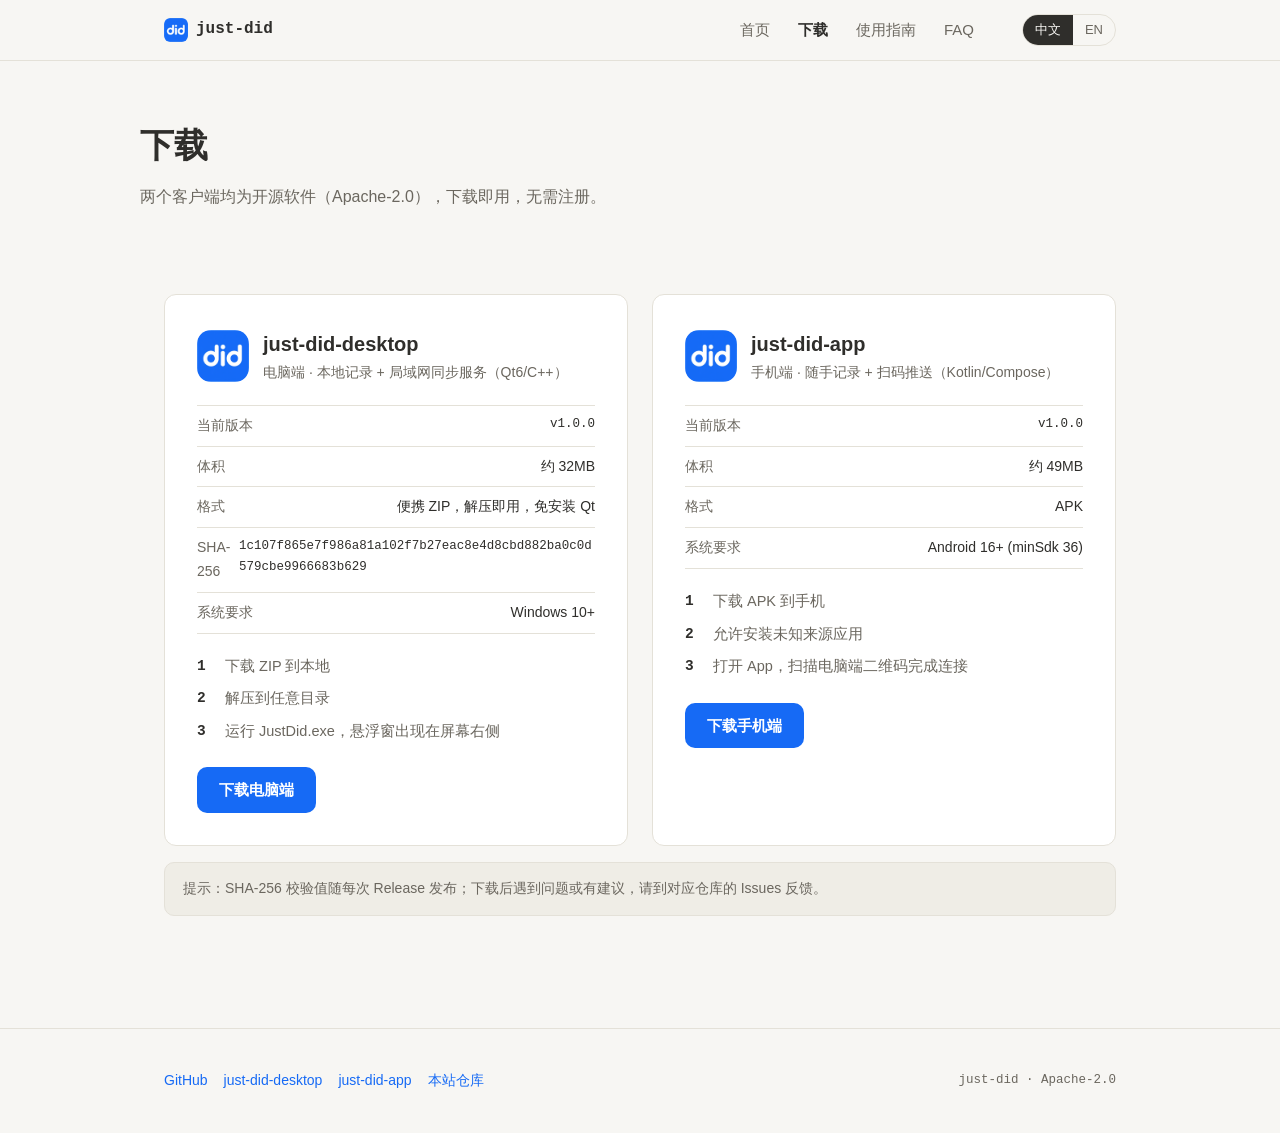
==== download.html @ d9480acc "Build portal: four bilingual pages with reliability showcase" ====
<!DOCTYPE html>
<html lang="zh-CN">
<head>
  <meta charset="UTF-8">
  <meta name="viewport" content="width=device-width, initial-scale=1.0">
  <title>下载 · just-did</title>
  <link rel="icon" type="image/png" sizes="16x16" href="assets/icons/16x16.png">
  <link rel="icon" type="image/png" sizes="32x32" href="assets/icons/32x32.png">
  <link rel="icon" type="image/png" sizes="48x48" href="assets/icons/48x48.png">
  <link rel="stylesheet" href="assets/css/style.css">
  <script src="assets/js/i18n.js" defer></script>
</head>
<body>

<!-- nav -->
<header class="nav">
  <div class="container nav-inner">
    <a class="nav-logo" href="index.html"><img src="assets/icons/32x32.png" alt="just-did">just-did</a>
    <nav class="nav-links" id="nav-links">
      <a href="index.html" data-zh="首页" data-en="Home"></a>
      <a href="download.html" aria-current="page" data-zh="下载" data-en="Download"></a>
      <a href="guide.html" data-zh="使用指南" data-en="Guide"></a>
      <a href="faq.html" data-zh="FAQ" data-en="FAQ"></a>
    </nav>
    <div class="lang-switch">
      <button type="button" data-lang-btn="zh">中文</button>
      <button type="button" data-lang-btn="en">EN</button>
    </div>
    <button type="button" class="nav-toggle" id="nav-toggle" aria-label="menu">☰</button>
  </div>
</header>
<!-- /nav -->

<main>
  <section class="page-head container">
    <h1 class="page-title" data-zh="下载" data-en="Download"></h1>
    <p class="page-lead" data-zh="两个客户端均为开源软件（Apache-2.0），下载即用，无需注册。" data-en="Both clients are open source (Apache-2.0). Download and go — no sign-up."></p>
  </section>

  <section class="section-tight">
    <div class="container dl-grid">

      <div class="card dl-card">
        <div class="dl-card-head">
          <img src="assets/icons/128x128.png" alt="just-did-desktop icon">
          <div>
            <div class="dl-title">just-did-desktop</div>
            <div class="dl-sub" data-zh="电脑端 · 本地记录 + 局域网同步服务（Qt6/C++）" data-en="Desktop · local recording + LAN sync server (Qt6/C++)"></div>
          </div>
        </div>
        <dl class="dl-meta">
          <div><dt data-zh="当前版本" data-en="Version"></dt><dd class="mono">v1.0.0</dd></div>
          <div><dt data-zh="体积" data-en="Size"></dt><dd data-zh="约 32MB" data-en="~32 MB"></dd></div>
          <div><dt data-zh="格式" data-en="Format"></dt><dd data-zh="便携 ZIP，解压即用，免安装 Qt" data-en="Portable ZIP — unzip and run, no Qt install"></dd></div>
          <div><dt>SHA-256</dt><dd class="mono">1c107f865e7f986a81a102f7b27eac8e4d8cbd882ba0c0d579cbe9966683b629</dd></div>
          <div><dt data-zh="系统要求" data-en="Requires"></dt><dd>Windows 10+</dd></div>
        </dl>
        <ol class="dl-steps">
          <li><b>1</b><span data-zh="下载 ZIP 到本地" data-en="Download the ZIP"></span></li>
          <li><b>2</b><span data-zh="解压到任意目录" data-en="Unzip anywhere"></span></li>
          <li><b>3</b><span data-zh="运行 JustDid.exe，悬浮窗出现在屏幕右侧" data-en="Run JustDid.exe — the floating window docks to the right edge"></span></li>
        </ol>
        <a class="btn btn-primary" href="https://github.com/just-did/just-did-desktop/releases/latest" data-zh="下载电脑端" data-en="Download desktop"></a>
      </div>

      <div class="card dl-card">
        <div class="dl-card-head">
          <img src="assets/icons/128x128.png" alt="just-did-app icon">
          <div>
            <div class="dl-title">just-did-app</div>
            <div class="dl-sub" data-zh="手机端 · 随手记录 + 扫码推送（Kotlin/Compose）" data-en="Mobile · capture on the go + scan-to-push (Kotlin/Compose)"></div>
          </div>
        </div>
        <dl class="dl-meta">
          <div><dt data-zh="当前版本" data-en="Version"></dt><dd class="mono">v1.0.0</dd></div>
          <div><dt data-zh="体积" data-en="Size"></dt><dd data-zh="约 49MB" data-en="~49 MB"></dd></div>
          <div><dt data-zh="格式" data-en="Format"></dt><dd>APK</dd></div>
          <div><dt data-zh="系统要求" data-en="Requires"></dt><dd>Android 16+ (minSdk 36)</dd></div>
        </dl>
        <ol class="dl-steps">
          <li><b>1</b><span data-zh="下载 APK 到手机" data-en="Download the APK to your phone"></span></li>
          <li><b>2</b><span data-zh="允许安装未知来源应用" data-en="Allow installing from unknown sources"></span></li>
          <li><b>3</b><span data-zh="打开 App，扫描电脑端二维码完成连接" data-en="Open the app and scan the desktop QR code to connect"></span></li>
        </ol>
        <a class="btn btn-primary" href="https://github.com/just-did/just-did-app/releases/latest" data-zh="下载手机端" data-en="Download app"></a>
      </div>

    </div>

    <div class="container">
      <div class="note-box" data-zh="提示：SHA-256 校验值随每次 Release 发布；下载后遇到问题或有建议，请到对应仓库的 Issues 反馈。" data-en="Note: the SHA-256 checksum ships with each release. Questions and feedback belong in the repo's Issues."></div>
    </div>
  </section>
</main>

<!-- footer -->
<footer class="footer">
  <div class="container footer-inner">
    <div class="footer-links">
      <a href="https://github.com/just-did">GitHub</a>
      <a href="https://github.com/just-did/just-did-desktop">just-did-desktop</a>
      <a href="https://github.com/just-did/just-did-app">just-did-app</a>
      <a href="https://github.com/just-did/just-did.github.io" data-zh="本站仓库" data-en="This site"></a>
    </div>
    <div class="footer-copy">just-did · Apache-2.0</div>
  </div>
</footer>
<!-- /footer -->

</body>
</html>
---- assets/css/style.css ----
/* ============================================================
   just-did portal — design tokens & base
   Subject: plain-text daily log. 纸面质感 + 文件世界的等宽方言.
   ============================================================ */

:root {
  /* light */
  --bg: #F7F6F3;
  --surface: #FFFFFF;
  --code-bg: #EFEDE6;
  --fg: #2F2E2B;
  --muted: #6B675F;
  --line: #E4E1D8;
  --brand: #166AF5;
  --on-brand: #FFFFFF;
  --focus: #166AF5;

  --font-body: "Segoe UI", "PingFang SC", "Microsoft YaHei", sans-serif;
  --font-mono: Consolas, "SF Mono", "JetBrains Mono", Menlo, monospace;

  --radius: 12px;
  --container: 1000px;
}

@media (prefers-color-scheme: dark) {
  :root {
    --bg: #1C1B19;
    --surface: #26241F;
    --code-bg: #211F1C;
    --fg: #E8E6E1;
    --muted: #A8A49B;
    --line: #38352E;
    --brand: #5B93FF;
    --on-brand: #14233F;
    --focus: #5B93FF;
  }
}

* { box-sizing: border-box; }

html { scroll-behavior: smooth; }

body {
  margin: 0;
  background: var(--bg);
  color: var(--fg);
  font-family: var(--font-body);
  font-size: 16px;
  line-height: 1.7;
  -webkit-font-smoothing: antialiased;
}

h1, h2, h3, p { margin: 0; }

a { color: var(--brand); text-decoration: none; }
a:hover { text-decoration: underline; text-underline-offset: 3px; }

:focus-visible {
  outline: 2px solid var(--focus);
  outline-offset: 2px;
  border-radius: 4px;
}

.container { max-width: var(--container); margin: 0 auto; padding: 0 24px; }

.mono { font-family: var(--font-mono); }

/* ---------- nav ---------- */

.nav {
  position: sticky;
  top: 0;
  z-index: 10;
  background: var(--bg);
  border-bottom: 1px solid var(--line);
}

.nav-inner {
  display: flex;
  align-items: center;
  gap: 28px;
  height: 60px;
}

.nav-logo {
  display: flex;
  align-items: center;
  gap: 8px;
  font-family: var(--font-mono);
  font-weight: 700;
  font-size: 16px;
  color: var(--fg);
}
.nav-logo:hover { text-decoration: none; }
.nav-logo img { width: 24px; height: 24px; border-radius: 6px; }

.nav-links { display: flex; gap: 4px; margin-left: auto; }

.nav-links a {
  display: inline-block;
  padding: 6px 12px;
  border-radius: 8px;
  color: var(--muted);
  font-size: 15px;
}
.nav-links a:hover { color: var(--fg); text-decoration: none; background: var(--surface); }
.nav-links a[aria-current="page"] { color: var(--fg); font-weight: 600; }

.lang-switch {
  display: inline-flex;
  border: 1px solid var(--line);
  border-radius: 999px;
  overflow: hidden;
  margin-left: 8px;
}
.lang-switch button {
  border: 0;
  background: transparent;
  color: var(--muted);
  font: inherit;
  font-size: 13px;
  padding: 4px 12px;
  cursor: pointer;
}
.lang-switch button.active { background: var(--fg); color: var(--bg); }

.nav-toggle {
  display: none;
  border: 1px solid var(--line);
  border-radius: 8px;
  background: transparent;
  color: var(--fg);
  font-size: 18px;
  line-height: 1;
  padding: 6px 10px;
  cursor: pointer;
  margin-left: auto;
}

@media (max-width: 768px) {
  .nav-links {
    display: none;
    position: absolute;
    top: 60px;
    left: 0;
    right: 0;
    flex-direction: column;
    gap: 2px;
    background: var(--bg);
    border-bottom: 1px solid var(--line);
    padding: 8px 24px 16px;
    margin: 0;
  }
  .nav-links.open { display: flex; }
  .nav-toggle { display: inline-block; }
  .lang-switch { margin-left: auto; }
}

/* ---------- buttons ---------- */

.btn {
  display: inline-block;
  padding: 10px 22px;
  border-radius: 10px;
  font-size: 15px;
  font-weight: 600;
  transition: transform 120ms ease;
}
.btn:hover { text-decoration: none; transform: translateY(-1px); }

.btn-primary { background: var(--brand); color: var(--on-brand); }
.btn-primary:hover { background: var(--brand); filter: brightness(1.06); }

.btn-ghost { border: 1px solid var(--line); color: var(--fg); background: var(--surface); }

/* ---------- sections ---------- */

.section { padding: 72px 0; }
.section-tight { padding: 40px 0; }

.eyebrow {
  font-family: var(--font-mono);
  font-size: 12.5px;
  letter-spacing: 0.08em;
  text-transform: uppercase;
  color: var(--muted);
  margin-bottom: 12px;
}

.section-title { font-size: 26px; font-weight: 700; letter-spacing: 0.01em; margin-bottom: 8px; }
.section-lead { color: var(--muted); max-width: 620px; margin-bottom: 36px; }

/* ---------- hero ---------- */

.hero { padding: 80px 0 64px; text-align: center; }

.hero-logo { width: 88px; height: 88px; border-radius: 22px; margin-bottom: 28px; }

.hero-title { font-size: 42px; font-weight: 700; letter-spacing: 0.02em; line-height: 1.2; }
.hero-tagline { color: var(--muted); font-size: 18px; margin-top: 12px; }
.hero-cta { margin-top: 32px; display: flex; gap: 14px; justify-content: center; flex-wrap: wrap; }

/* txt 日报签名卡片 */
.txt-card {
  max-width: 460px;
  margin: 48px auto 0;
  background: var(--code-bg);
  border: 1px solid var(--line);
  border-radius: var(--radius);
  text-align: left;
  font-family: var(--font-mono);
  font-size: 13.5px;
  line-height: 1.9;
  overflow: hidden;
}
.txt-card-head {
  display: flex;
  justify-content: space-between;
  align-items: center;
  padding: 10px 16px;
  border-bottom: 1px solid var(--line);
  color: var(--muted);
  font-size: 12.5px;
}
.txt-card-body { padding: 14px 16px 18px; }
.txt-card-body .time { color: var(--muted); padding-right: 10px; }
.txt-card-body .prompt { color: var(--brand); }
.txt-card-body .cursor {
  display: inline-block;
  width: 8px;
  height: 15px;
  background: var(--brand);
  vertical-align: text-bottom;
  margin-left: 2px;
}

/* ---------- cards / grids ---------- */

.grid-2 { display: grid; grid-template-columns: 1fr 1fr; gap: 20px; }
.grid-4 { display: grid; grid-template-columns: repeat(4, 1fr); gap: 20px; }

.card {
  background: var(--surface);
  border: 1px solid var(--line);
  border-radius: var(--radius);
  padding: 24px;
  transition: transform 120ms ease;
}
.card:hover { transform: translateY(-2px); }

.card-icon {
  width: 34px;
  height: 34px;
  color: var(--brand);
  margin-bottom: 14px;
}
.card-title { font-size: 17px; font-weight: 600; margin-bottom: 6px; }
.card-text { color: var(--muted); font-size: 14.5px; }

@media (max-width: 900px) { .grid-4 { grid-template-columns: 1fr 1fr; } }
@media (max-width: 560px) { .grid-4 { grid-template-columns: 1fr; } }
@media (max-width: 768px) { .grid-2 { grid-template-columns: 1fr; } }

/* ---------- reliability ---------- */

.reliability { background: var(--surface); border-top: 1px solid var(--line); border-bottom: 1px solid var(--line); }

.mech-list {
  display: grid;
  grid-template-columns: 1fr 1fr;
  gap: 12px 24px;
  margin-bottom: 48px;
}
.mech { display: flex; gap: 14px; align-items: flex-start; padding: 10px 0; }
.mech-tag {
  font-family: var(--font-mono);
  font-size: 12px;
  color: var(--brand);
  border: 1px solid var(--line);
  border-radius: 6px;
  padding: 2px 8px;
  white-space: nowrap;
  margin-top: 3px;
}
.mech-name { font-weight: 600; font-size: 15px; }
.mech-desc { color: var(--muted); font-size: 13.5px; margin-top: 2px; }

@media (max-width: 768px) { .mech-list { grid-template-columns: 1fr; } }

.flow-wrap {
  background: var(--code-bg);
  border: 1px solid var(--line);
  border-radius: var(--radius);
  padding: 24px;
}
.flow-wrap svg { display: block; width: 100%; height: auto; }
.flow-caption { text-align: center; color: var(--muted); font-size: 13px; margin-top: 12px; }

/* ---------- download ---------- */

.dl-grid { display: grid; grid-template-columns: 1fr 1fr; gap: 24px; margin-top: 36px; }
.dl-card { padding: 32px; }
.dl-card-head { display: flex; align-items: center; gap: 14px; margin-bottom: 18px; }
.dl-card-head img { width: 52px; height: 52px; border-radius: 14px; }
.dl-title { font-size: 20px; font-weight: 700; }
.dl-sub { color: var(--muted); font-size: 14px; }

.dl-meta { border-top: 1px solid var(--line); margin: 20px 0; }
.dl-meta div {
  display: flex;
  justify-content: space-between;
  padding: 8px 0;
  border-bottom: 1px solid var(--line);
  font-size: 14px;
}
.dl-meta dt, .dl-meta dd { margin: 0; }
.dl-meta dt { color: var(--muted); }
.dl-meta .mono { font-size: 12.5px; word-break: break-all; }

.dl-steps { margin: 0 0 24px; padding-left: 0; list-style: none; }
.dl-steps li { display: flex; gap: 10px; margin-bottom: 8px; font-size: 14.5px; color: var(--muted); }
.dl-steps b { color: var(--fg); font-family: var(--font-mono); font-weight: 600; min-width: 18px; }

@media (max-width: 768px) { .dl-grid { grid-template-columns: 1fr; } }

/* ---------- guide ---------- */

.step { display: flex; gap: 20px; margin-bottom: 32px; }
.step-num {
  font-family: var(--font-mono);
  font-weight: 700;
  color: var(--brand);
  border: 1px solid var(--line);
  border-radius: 999px;
  width: 34px;
  height: 34px;
  display: flex;
  align-items: center;
  justify-content: center;
  flex-shrink: 0;
  margin-top: 2px;
}
.step-title { font-size: 17px; font-weight: 600; margin-bottom: 4px; }
.step-text { color: var(--muted); font-size: 15px; }

.guide-sub { margin: 44px 0 20px; font-size: 19px; font-weight: 700; }
.note-box {
  background: var(--code-bg);
  border: 1px solid var(--line);
  border-radius: 10px;
  padding: 14px 18px;
  font-size: 14px;
  color: var(--muted);
  margin-top: 16px;
}
.note-box .mono { color: var(--brand); }

/* ---------- faq ---------- */

.faq-item { border-bottom: 1px solid var(--line); padding: 22px 0; }
.faq-q { font-size: 17px; font-weight: 600; margin-bottom: 8px; }
.faq-a { color: var(--muted); font-size: 15px; max-width: 720px; }
.faq-a .mono { font-size: 13px; }

/* ---------- footer ---------- */

.footer { border-top: 1px solid var(--line); padding: 40px 0; margin-top: 72px; }
.footer-inner { display: flex; flex-wrap: wrap; gap: 12px 28px; align-items: center; color: var(--muted); font-size: 14px; }
.footer-links { display: flex; gap: 16px; }
.footer-copy { margin-left: auto; font-family: var(--font-mono); font-size: 12.5px; }

@media (max-width: 768px) { .footer-copy { margin-left: 0; } }

/* ---------- page head ---------- */

.page-head { padding: 56px 0 8px; }
.page-title { font-size: 34px; font-weight: 700; letter-spacing: 0.01em; }
.page-lead { color: var(--muted); font-size: 16px; margin-top: 8px; }
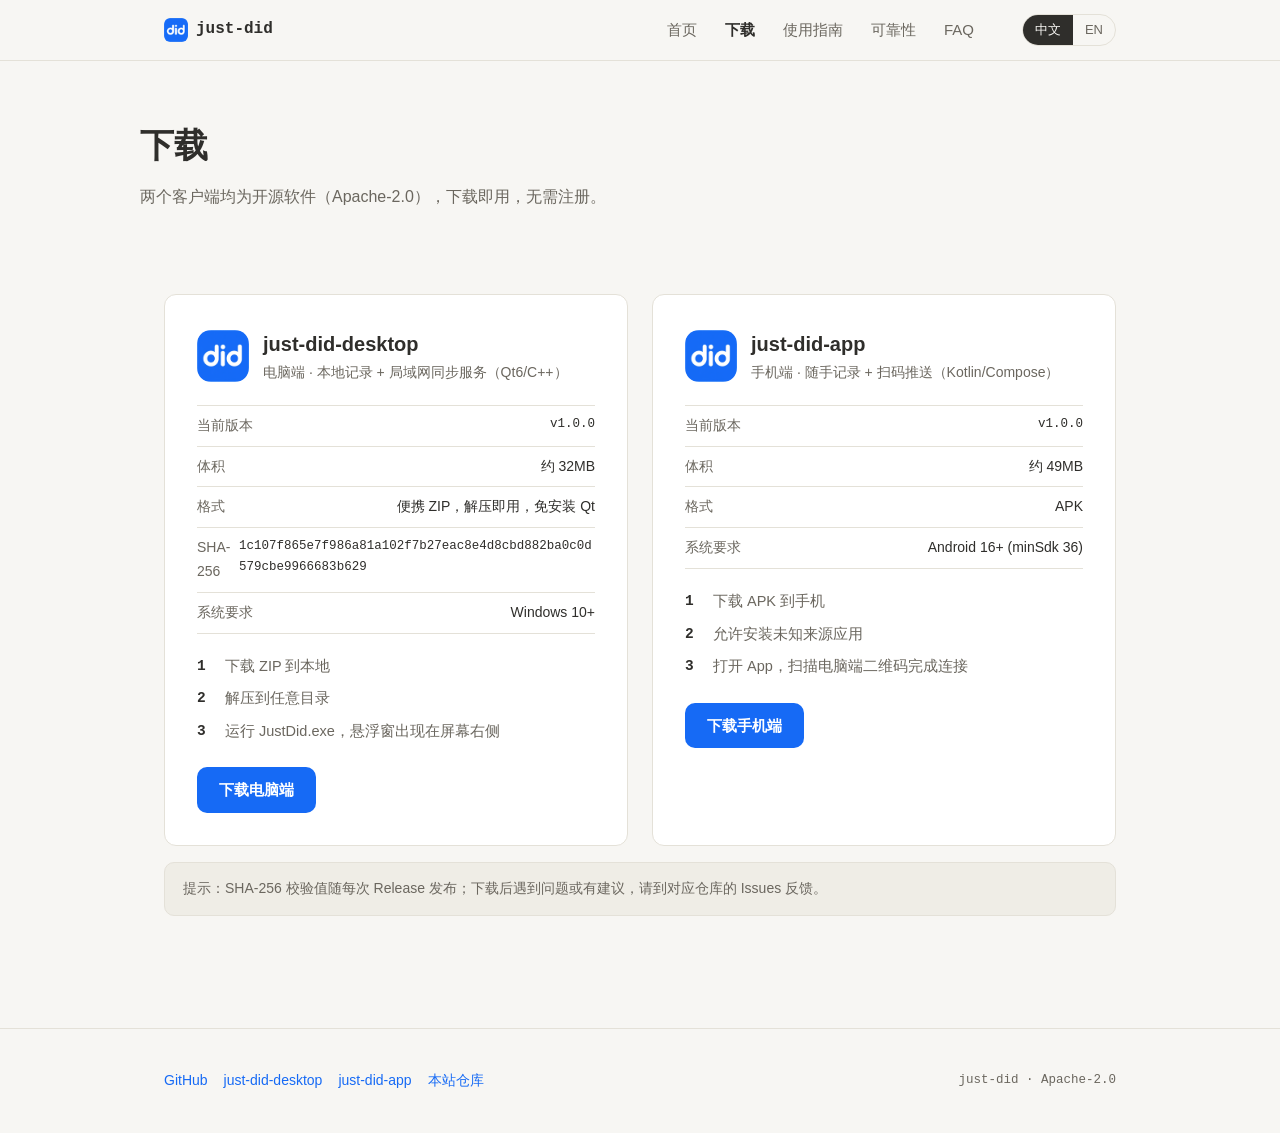
==== commit 56c7c2a2: "Split reliability showcase into its own page" ====
--- a/download.html
+++ b/download.html
@@ -20,6 +20,7 @@
       <a href="index.html" data-zh="首页" data-en="Home"></a>
       <a href="download.html" aria-current="page" data-zh="下载" data-en="Download"></a>
       <a href="guide.html" data-zh="使用指南" data-en="Guide"></a>
+      <a href="reliability.html" data-zh="可靠性" data-en="Reliability"></a>
       <a href="faq.html" data-zh="FAQ" data-en="FAQ"></a>
     </nav>
     <div class="lang-switch">
--- a/assets/css/style.css
+++ b/assets/css/style.css
@@ -192,18 +192,23 @@
 
 /* ---------- hero ---------- */
 
-.hero { padding: 80px 0 64px; text-align: center; }
+.hero { padding: 80px 0 64px; }
+
+.hero-inner {
+  display: grid;
+  grid-template-columns: 1fr 1fr;
+  gap: 56px;
+  align-items: center;
+}
 
 .hero-logo { width: 88px; height: 88px; border-radius: 22px; margin-bottom: 28px; }
 
 .hero-title { font-size: 42px; font-weight: 700; letter-spacing: 0.02em; line-height: 1.2; }
-.hero-tagline { color: var(--muted); font-size: 18px; margin-top: 12px; }
-.hero-cta { margin-top: 32px; display: flex; gap: 14px; justify-content: center; flex-wrap: wrap; }
+.hero-tagline { color: var(--muted); font-size: 18px; margin-top: 12px; max-width: 420px; }
+.hero-cta { margin-top: 32px; display: flex; gap: 14px; flex-wrap: wrap; }
 
 /* txt 日报签名卡片 */
 .txt-card {
-  max-width: 460px;
-  margin: 48px auto 0;
   background: var(--code-bg);
   border: 1px solid var(--line);
   border-radius: var(--radius);
@@ -261,7 +266,25 @@
 @media (max-width: 560px) { .grid-4 { grid-template-columns: 1fr; } }
 @media (max-width: 768px) { .grid-2 { grid-template-columns: 1fr; } }
 
+@media (max-width: 768px) {
+  .hero-inner { grid-template-columns: 1fr; gap: 40px; }
+  .hero-copy { text-align: center; }
+  .hero-tagline { margin-left: auto; margin-right: auto; }
+  .hero-cta { justify-content: center; }
+}
+
 /* ---------- reliability ---------- */
+
+.rel-teaser {
+  display: flex;
+  align-items: center;
+  justify-content: space-between;
+  gap: 24px;
+  flex-wrap: wrap;
+  padding: 32px;
+}
+.rel-teaser .section-lead { margin-bottom: 0; max-width: 540px; }
+@media (max-width: 768px) { .rel-teaser { flex-direction: column; align-items: flex-start; } }
 
 .reliability { background: var(--surface); border-top: 1px solid var(--line); border-bottom: 1px solid var(--line); }
 
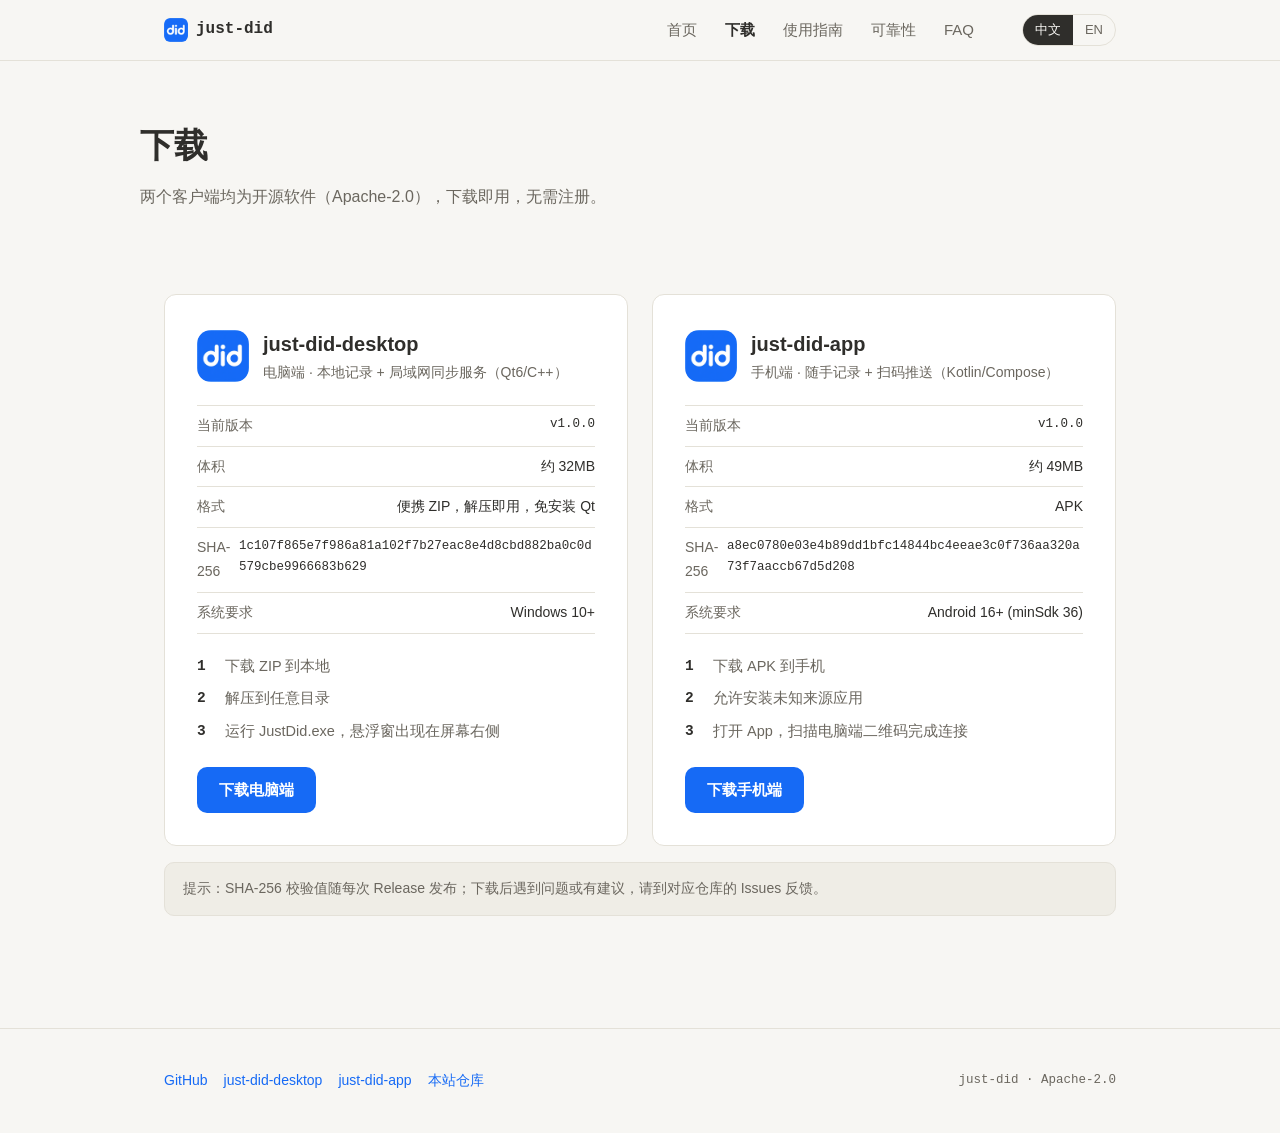
==== commit 6c44c5d1: "Add SHA-256 checksum to Android download card" ====
--- a/download.html
+++ b/download.html
@@ -76,6 +76,7 @@
           <div><dt data-zh="当前版本" data-en="Version"></dt><dd class="mono">v1.0.0</dd></div>
           <div><dt data-zh="体积" data-en="Size"></dt><dd data-zh="约 49MB" data-en="~49 MB"></dd></div>
           <div><dt data-zh="格式" data-en="Format"></dt><dd>APK</dd></div>
+          <div><dt>SHA-256</dt><dd class="mono">a8ec0780e03e4b89dd1bfc14844bc4eeae3c0f736aa320a73f7aaccb67d5d208</dd></div>
           <div><dt data-zh="系统要求" data-en="Requires"></dt><dd>Android 16+ (minSdk 36)</dd></div>
         </dl>
         <ol class="dl-steps">
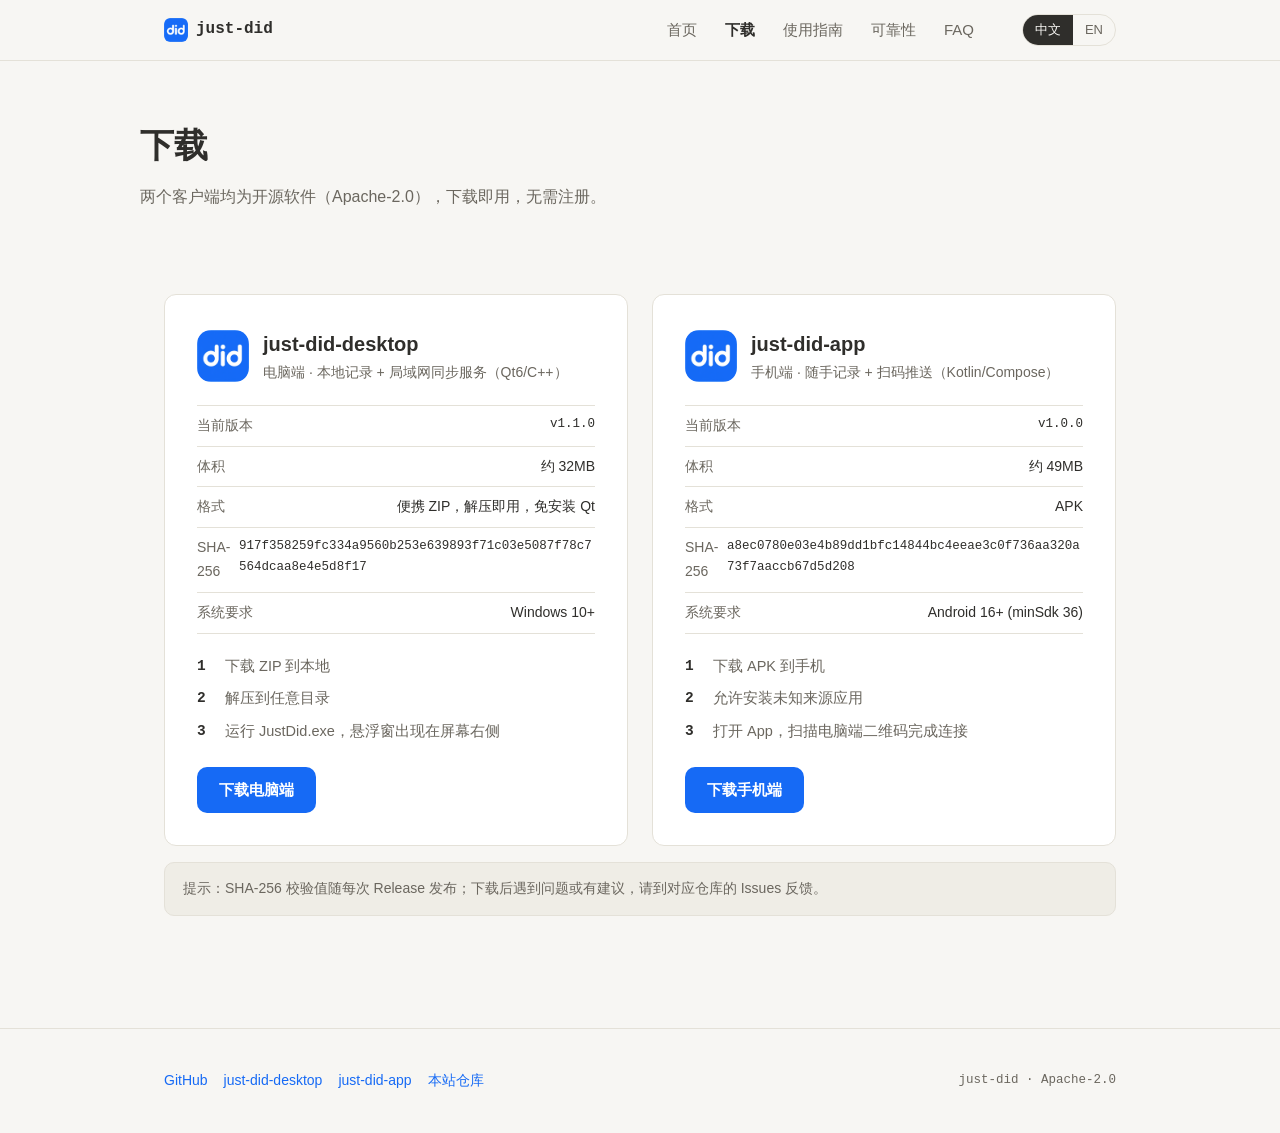
==== commit afcee840: "docs: 同步 desktop v1.1.0 发布信息（版本/SHA-256/数据根存储与迁移说明） Co-Authored-By: Claude <noreply@anthropic.com>" ====
--- a/download.html
+++ b/download.html
@@ -50,10 +50,10 @@
           </div>
         </div>
         <dl class="dl-meta">
-          <div><dt data-zh="当前版本" data-en="Version"></dt><dd class="mono">v1.0.0</dd></div>
+          <div><dt data-zh="当前版本" data-en="Version"></dt><dd class="mono">v1.1.0</dd></div>
           <div><dt data-zh="体积" data-en="Size"></dt><dd data-zh="约 32MB" data-en="~32 MB"></dd></div>
           <div><dt data-zh="格式" data-en="Format"></dt><dd data-zh="便携 ZIP，解压即用，免安装 Qt" data-en="Portable ZIP — unzip and run, no Qt install"></dd></div>
-          <div><dt>SHA-256</dt><dd class="mono">1c107f865e7f986a81a102f7b27eac8e4d8cbd882ba0c0d579cbe9966683b629</dd></div>
+          <div><dt>SHA-256</dt><dd class="mono">917f358259fc334a9560b253e639893f71c03e5087f78c7564dcaa8e4e5d8f17</dd></div>
           <div><dt data-zh="系统要求" data-en="Requires"></dt><dd>Windows 10+</dd></div>
         </dl>
         <ol class="dl-steps">
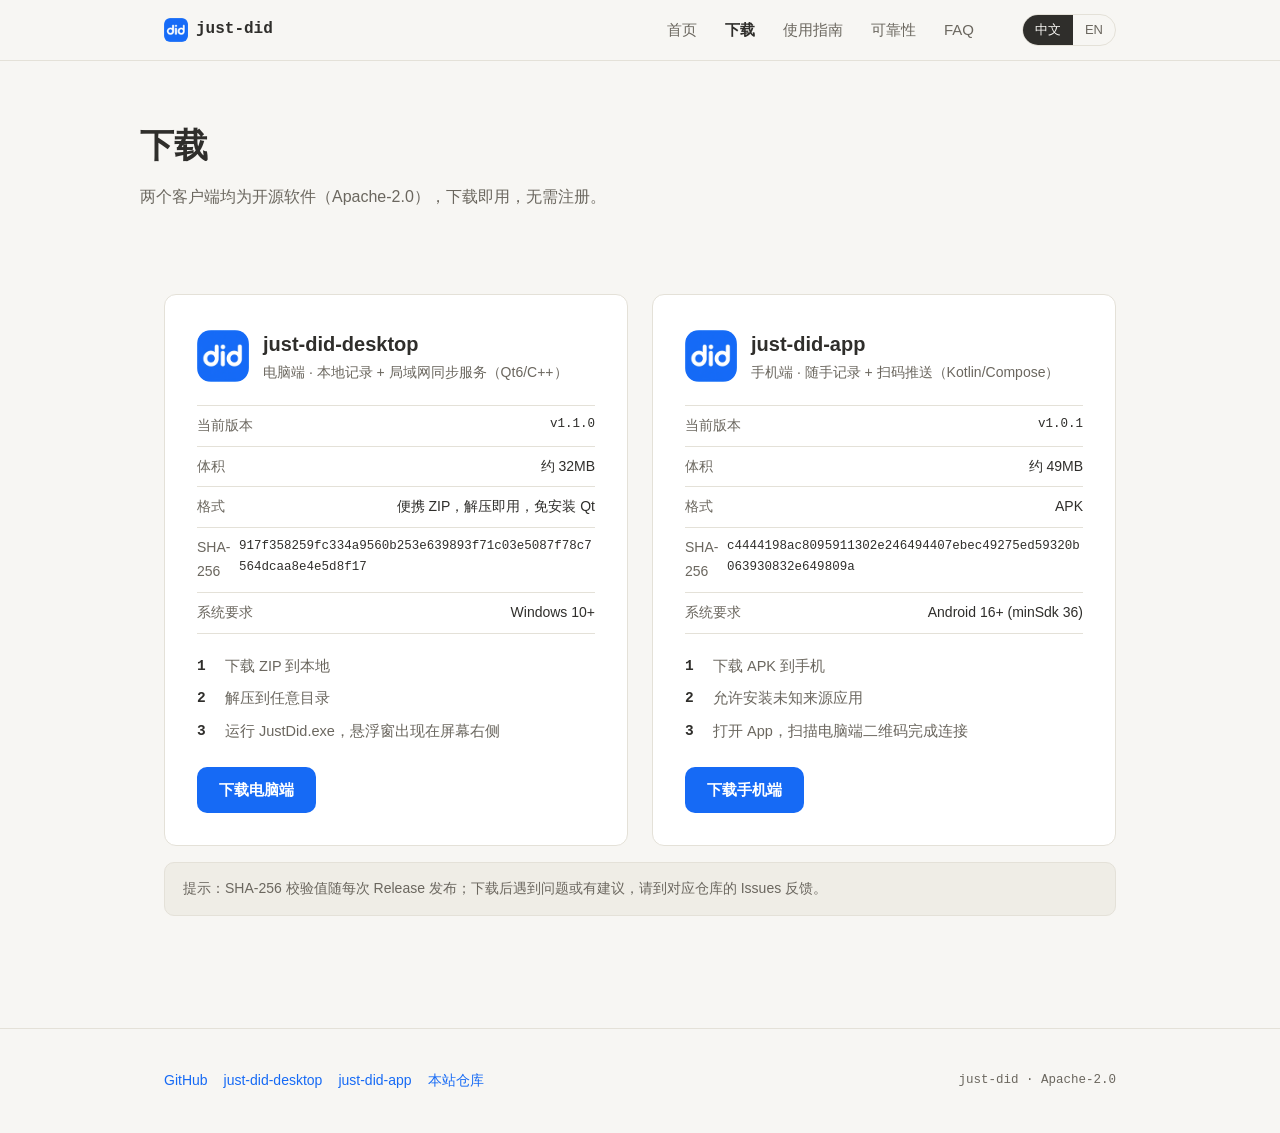
==== commit d3bc8562: "同步手机端 v1.0.1 发布信息" ====
--- a/download.html
+++ b/download.html
@@ -73,10 +73,10 @@
           </div>
         </div>
         <dl class="dl-meta">
-          <div><dt data-zh="当前版本" data-en="Version"></dt><dd class="mono">v1.0.0</dd></div>
+          <div><dt data-zh="当前版本" data-en="Version"></dt><dd class="mono">v1.0.1</dd></div>
           <div><dt data-zh="体积" data-en="Size"></dt><dd data-zh="约 49MB" data-en="~49 MB"></dd></div>
           <div><dt data-zh="格式" data-en="Format"></dt><dd>APK</dd></div>
-          <div><dt>SHA-256</dt><dd class="mono">a8ec0780e03e4b89dd1bfc14844bc4eeae3c0f736aa320a73f7aaccb67d5d208</dd></div>
+          <div><dt>SHA-256</dt><dd class="mono">c4444198ac8095911302e246494407ebec49275ed59320b063930832e649809a</dd></div>
           <div><dt data-zh="系统要求" data-en="Requires"></dt><dd>Android 16+ (minSdk 36)</dd></div>
         </dl>
         <ol class="dl-steps">
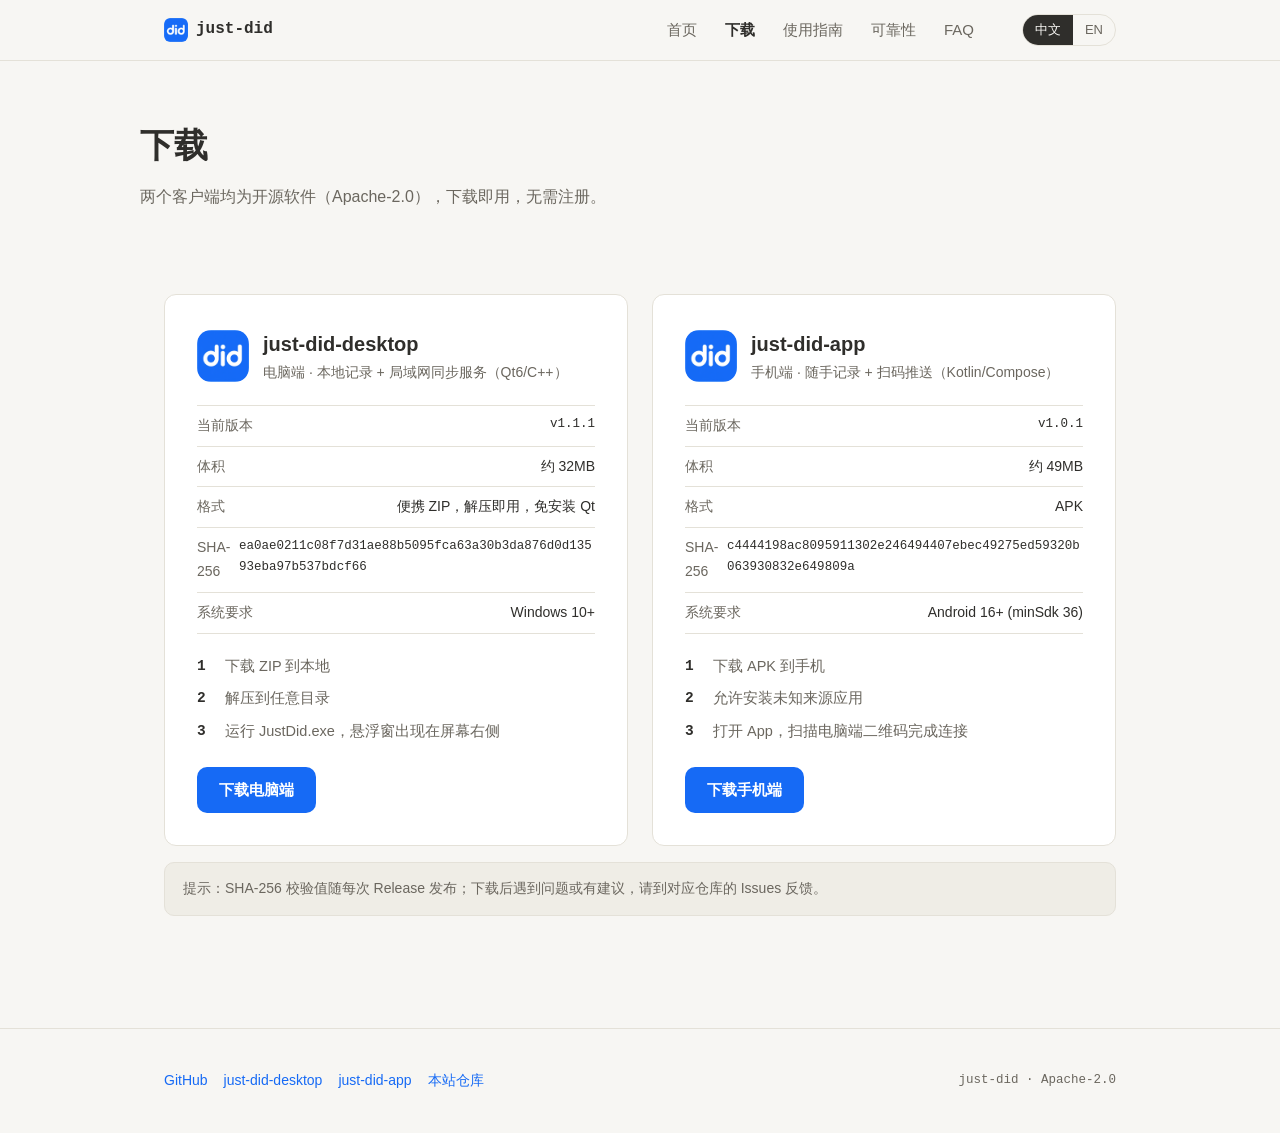
==== commit 3beadd03: "docs: update desktop release to v1.1.1 Co-authored-by: OpenAI <noreply@openai.com>" ====
--- a/download.html
+++ b/download.html
@@ -50,10 +50,10 @@
           </div>
         </div>
         <dl class="dl-meta">
-          <div><dt data-zh="当前版本" data-en="Version"></dt><dd class="mono">v1.1.0</dd></div>
+          <div><dt data-zh="当前版本" data-en="Version"></dt><dd class="mono">v1.1.1</dd></div>
           <div><dt data-zh="体积" data-en="Size"></dt><dd data-zh="约 32MB" data-en="~32 MB"></dd></div>
           <div><dt data-zh="格式" data-en="Format"></dt><dd data-zh="便携 ZIP，解压即用，免安装 Qt" data-en="Portable ZIP — unzip and run, no Qt install"></dd></div>
-          <div><dt>SHA-256</dt><dd class="mono">917f358259fc334a9560b253e639893f71c03e5087f78c7564dcaa8e4e5d8f17</dd></div>
+          <div><dt>SHA-256</dt><dd class="mono">ea0ae0211c08f7d31ae88b5095fca63a30b3da876d0d13593eba97b537bdcf66</dd></div>
           <div><dt data-zh="系统要求" data-en="Requires"></dt><dd>Windows 10+</dd></div>
         </dl>
         <ol class="dl-steps">
